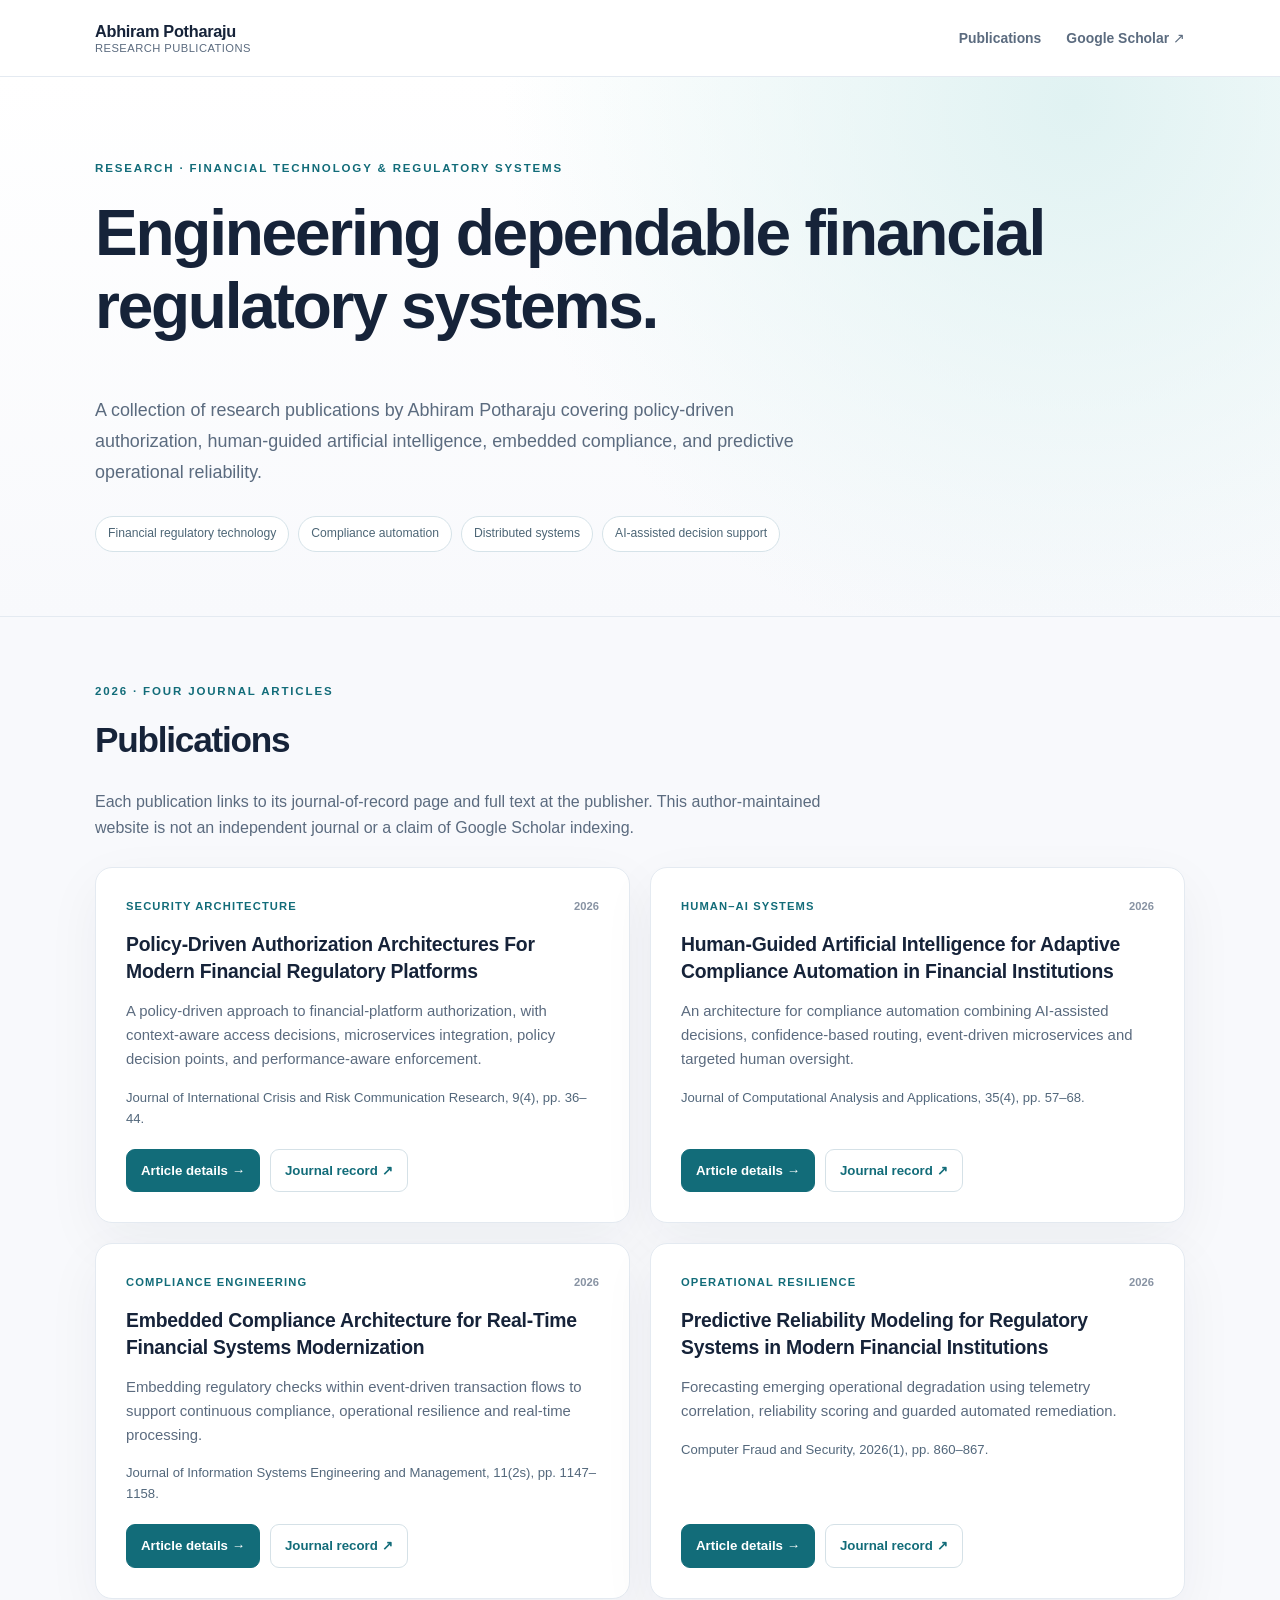
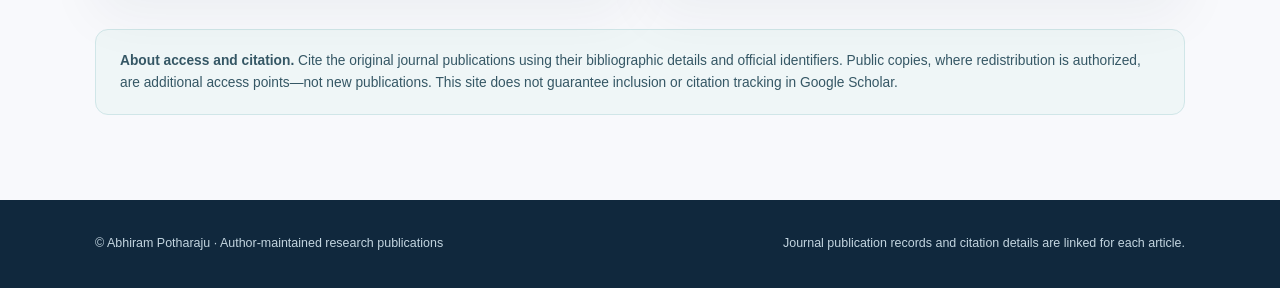
==== index.html @ 325a4753 "Add files via upload" ====
<!doctype html><html lang="en"><head><meta charset="utf-8"><meta name="viewport" content="width=device-width,initial-scale=1"><meta name="theme-color" content="#126c79"><link rel="stylesheet" href="styles.css"><title>Abhiram Potharaju | Research Publications</title><meta name="description" content="Research articles by Abhiram Potharaju on financial regulatory systems, policy-driven authorization, human-guided AI, compliance architecture, and predictive reliability."><!-- BEGIN CONFIG HEAD --><link rel="canonical" href="https://abhiramchow.github.io/research-publications/index.html"><!-- END CONFIG HEAD --><script type="application/ld+json">{"@context": "https://schema.org", "@type": "Person", "name": "Abhiram Potharaju", "description": "Research publications in financial regulatory systems modernization, AI-assisted compliance and operational resilience.", "sameAs": ["https://scholar.google.com/citations?user=imyxozsAAAAJ"]}</script></head><body><header class="nav"><div class="container nav-inner"><a href="index.html" class="brand">Abhiram Potharaju<span>Research publications</span></a><nav class="links" aria-label="Primary"><a href="index.html#publications">Publications</a><a href="https://scholar.google.com/citations?user=imyxozsAAAAJ" target="_blank" rel="noopener noreferrer">Google Scholar ↗</a></nav></div></header><section class="hero"><div class="container"><div class="eyebrow">Research · Financial technology &amp; regulatory systems</div><h1>Engineering dependable financial regulatory systems.</h1><p class="lead">A collection of research publications by Abhiram Potharaju covering policy-driven authorization, human-guided artificial intelligence, embedded compliance, and predictive operational reliability.</p><div class="chips"><span class="chip">Financial regulatory technology</span><span class="chip">Compliance automation</span><span class="chip">Distributed systems</span><span class="chip">AI-assisted decision support</span></div></div></section><main class="main" id="publications"><div class="container"><div class="section-head"><div class="eyebrow">2026 · Four journal articles</div><h2>Publications</h2><p class="muted">Each publication links to its journal-of-record page and full text at the publisher. This author-maintained website is not an independent journal or a claim of Google Scholar indexing.</p></div><div class="pub-grid"><article class="pub"><div class="eyeline"><span>SECURITY ARCHITECTURE</span><span class="year">2026</span></div><h3><a href="papers/policy-driven-authorization.html">Policy-Driven Authorization Architectures For Modern Financial Regulatory Platforms</a></h3><p>A policy-driven approach to financial-platform authorization, with context-aware access decisions, microservices integration, policy decision points, and performance-aware enforcement.</p><p class="cite">Journal of International Crisis and Risk Communication Research, 9(4), pp. 36–44.</p><div class="actions"><a class="btn" href="papers/policy-driven-authorization.html">Article details →</a><a class="btn btn-alt" href="https://jicrcr.com/index.php/jicrcr/article/view/3748" target="_blank" rel="noopener noreferrer">Journal record ↗</a></div></article><article class="pub"><div class="eyeline"><span>HUMAN–AI SYSTEMS</span><span class="year">2026</span></div><h3><a href="papers/human-guided-ai.html">Human-Guided Artificial Intelligence for Adaptive Compliance Automation in Financial Institutions</a></h3><p>An architecture for compliance automation combining AI-assisted decisions, confidence-based routing, event-driven microservices and targeted human oversight.</p><p class="cite">Journal of Computational Analysis and Applications, 35(4), pp. 57–68.</p><div class="actions"><a class="btn" href="papers/human-guided-ai.html">Article details →</a><a class="btn btn-alt" href="https://www.eudoxuspress.com/index.php/pub/article/view/5279" target="_blank" rel="noopener noreferrer">Journal record ↗</a></div></article><article class="pub"><div class="eyeline"><span>COMPLIANCE ENGINEERING</span><span class="year">2026</span></div><h3><a href="papers/embedded-compliance.html">Embedded Compliance Architecture for Real-Time Financial Systems Modernization</a></h3><p>Embedding regulatory checks within event-driven transaction flows to support continuous compliance, operational resilience and real-time processing.</p><p class="cite">Journal of Information Systems Engineering and Management, 11(2s), pp. 1147–1158.</p><div class="actions"><a class="btn" href="papers/embedded-compliance.html">Article details →</a><a class="btn btn-alt" href="https://jisem-journal.com/index.php/journal/article/view/14559" target="_blank" rel="noopener noreferrer">Journal record ↗</a></div></article><article class="pub"><div class="eyeline"><span>OPERATIONAL RESILIENCE</span><span class="year">2026</span></div><h3><a href="papers/predictive-reliability.html">Predictive Reliability Modeling for Regulatory Systems in Modern Financial Institutions</a></h3><p>Forecasting emerging operational degradation using telemetry correlation, reliability scoring and guarded automated remediation.</p><p class="cite">Computer Fraud and Security, 2026(1), pp. 860–867.</p><div class="actions"><a class="btn" href="papers/predictive-reliability.html">Article details →</a><a class="btn btn-alt" href="https://computerfraudsecurity.com/index.php/journal/article/view/994" target="_blank" rel="noopener noreferrer">Journal record ↗</a></div></article></div><div class="note"><strong>About access and citation.</strong> Cite the original journal publications using their bibliographic details and official identifiers. Public copies, where redistribution is authorized, are additional access points—not new publications. This site does not guarantee inclusion or citation tracking in Google Scholar.</div></div></main><footer class="footer"><div class="container footer-inner"><span>© Abhiram Potharaju · Author-maintained research publications</span><span>Journal publication records and citation details are linked for each article.</span></div></footer></body></html>
---- styles.css ----
/* Abhiram Potharaju — Research publications. No third-party assets. */
:root { --bg:#f8f9fc; --paper:#fff; --text:#162339; --sub:#5b6b7f; --accent:#126c79; --accent2:#e2f2f2; --line:#e4eaf1; --tag:#e9eef5; --shadow:0 18px 55px rgba(17,34,54,.05) }
*{box-sizing:border-box}html{scroll-behavior:smooth}body{margin:0;background:var(--bg);color:var(--text);font-family:Inter,ui-sans-serif,-apple-system,BlinkMacSystemFont,"Segoe UI",sans-serif;line-height:1.6}a{color:var(--accent);text-decoration:underline;text-underline-offset:3px}a:hover{color:#0b4d59}h1,h2,h3,p{margin-top:0}h1,h2{line-height:1.13;letter-spacing:-.035em}h1{font-size:clamp(2.35rem,5vw,4rem);max-width:950px}h2{font-size:clamp(1.6rem,3vw,2.2rem)}.container{width:min(1090px,calc(100% - 44px));margin:auto}.nav{background:#fff;border-bottom:1px solid var(--line)}.nav-inner{display:flex;align-items:center;justify-content:space-between;min-height:76px;gap:18px}.brand{text-decoration:none;color:var(--text);display:flex;flex-direction:column;font-weight:770;letter-spacing:-.018em;font-size:1.02rem;line-height:1.25}.brand span{color:var(--sub);font-weight:450;font-size:.7rem;letter-spacing:.04em;text-transform:uppercase}.links{display:flex;align-items:center;gap:25px}.links a{color:var(--sub);text-decoration:none;font-size:.87rem;font-weight:570}.links a:hover{color:var(--accent)}.hero{padding:82px 0 64px;background:radial-gradient(circle at 84% 5%,#e0f2f2,transparent 48%),linear-gradient(#fff,#f8f9fc);border-bottom:1px solid var(--line)}.eyebrow{font-size:.72rem;text-transform:uppercase;letter-spacing:.16em;color:var(--accent);font-weight:800;margin-bottom:20px}.lead{font-size:1.12rem;line-height:1.73;max-width:740px;color:var(--sub)}.chips{display:flex;flex-wrap:wrap;gap:9px;margin-top:28px}.chip{font-size:.76rem;padding:7px 12px;border:1px solid #d6e3e9;border-radius:100px;background:#fff;color:#4d6676}.main{padding:65px 0 85px}.section-head{margin-bottom:27px}.muted{color:var(--sub)}.section-head p{margin:7px 0 0;max-width:740px}.pub-grid{display:grid;grid-template-columns:repeat(2,minmax(0,1fr));gap:20px}.pub{background:var(--paper);border:1px solid var(--line);border-radius:17px;padding:30px;box-shadow:var(--shadow);display:flex;flex-direction:column;gap:15px}.pub h3{font-size:1.21rem;line-height:1.4;margin:0;letter-spacing:-.012em}.pub h3 a{text-decoration:none;color:var(--text)}.pub h3 a:hover{color:var(--accent)}.pub p{color:var(--sub);font-size:.93rem;margin:0}.eyeline{display:flex;flex-wrap:wrap;justify-content:space-between;gap:8px;font-size:.7rem;text-transform:uppercase;font-weight:770;letter-spacing:.1em;color:var(--accent)}.eyeline .year{color:#8893a3;letter-spacing:0}.cite{font-size:.82rem!important;color:#52677b!important}.actions{display:flex;flex-wrap:wrap;gap:10px;margin-top:auto;padding-top:5px}.btn{display:inline-flex;gap:8px;align-items:center;justify-content:center;border-radius:9px;padding:10px 14px;text-decoration:none;font-size:.83rem;font-weight:730;border:1px solid var(--accent);background:var(--accent);color:#fff}.btn:hover{color:#fff;background:#0b4d59}.btn-alt{background:#fff;border-color:#d5e1e7;color:var(--accent)}.btn-alt:hover{background:var(--accent2);color:var(--accent)}.note{margin-top:30px;padding:20px 24px;background:#eff6f7;border:1px solid #d0e6e8;border-radius:13px;font-size:.86rem;color:#355765}.article-head{padding:72px 0 48px;background:linear-gradient(#fff,#f8f9fc);border-bottom:1px solid var(--line)}.back{display:inline-block;font-size:.83rem;margin-bottom:24px;text-decoration:none}.author{font-size:1.05rem;font-weight:620;color:#4f6575}.journal{font-size:.96rem;color:var(--sub);max-width:810px}.article-grid{display:grid;grid-template-columns:minmax(0,1.8fr) minmax(245px,.95fr);gap:31px;align-items:start}.article-card,.facts{background:#fff;border:1px solid var(--line);padding:30px;border-radius:16px;box-shadow:var(--shadow)}.article-card h2{font-size:1.44rem}.article-card p{font-size:.96rem;line-height:1.85;color:#394a5b}.facts dl{margin:0}.facts dt{font-size:.67rem;color:#728196;text-transform:uppercase;letter-spacing:.08em;font-weight:800;margin:17px 0 2px}.facts dt:first-child{margin-top:0}.facts dd{margin:0;font-size:.87rem;overflow-wrap:anywhere}.facts a{word-break:break-word}.warning{font-size:.79rem!important;color:#815d31!important;background:#fff8e9;border:1px solid #f1e5c9;padding:13px 14px;border-radius:9px}.source-note{font-size:.79rem;color:#657789;line-height:1.7}.footer{background:#10283d;color:#c3d5e0;padding:34px 0;font-size:.78rem}.footer-inner{display:flex;justify-content:space-between;gap:20px}.footer a{color:#b5e2e7}.access{margin-top:25px}.detail-meta{display:flex;flex-wrap:wrap;gap:12px;font-size:.83rem;color:#5a6d80}.detail-meta span{background:var(--tag);border-radius:8px;padding:5px 10px}.plain{margin:0;padding:0 0 0 20px}.plain li{margin:9px 0}.smallcaps{font-size:.73rem;font-weight:800;letter-spacing:.1em;text-transform:uppercase;color:#738699;margin:25px 0 9px}.mono{font-family:ui-monospace,SFMono-Regular,Consolas,monospace;font-size:.8rem;overflow-wrap:anywhere}.detail-cta{display:flex;gap:10px;flex-wrap:wrap;margin:18px 0}.divider{height:1px;background:var(--line);margin:28px 0}
@media(max-width:780px){.links{gap:13px}.links a{font-size:.8rem}.hero{padding:55px 0}.pub-grid,.article-grid{grid-template-columns:1fr}.pub{padding:24px}.article-head{padding:48px 0 35px}.article-card,.facts{padding:24px}.footer-inner{flex-direction:column}.container{width:min(100% - 32px,1090px)}}
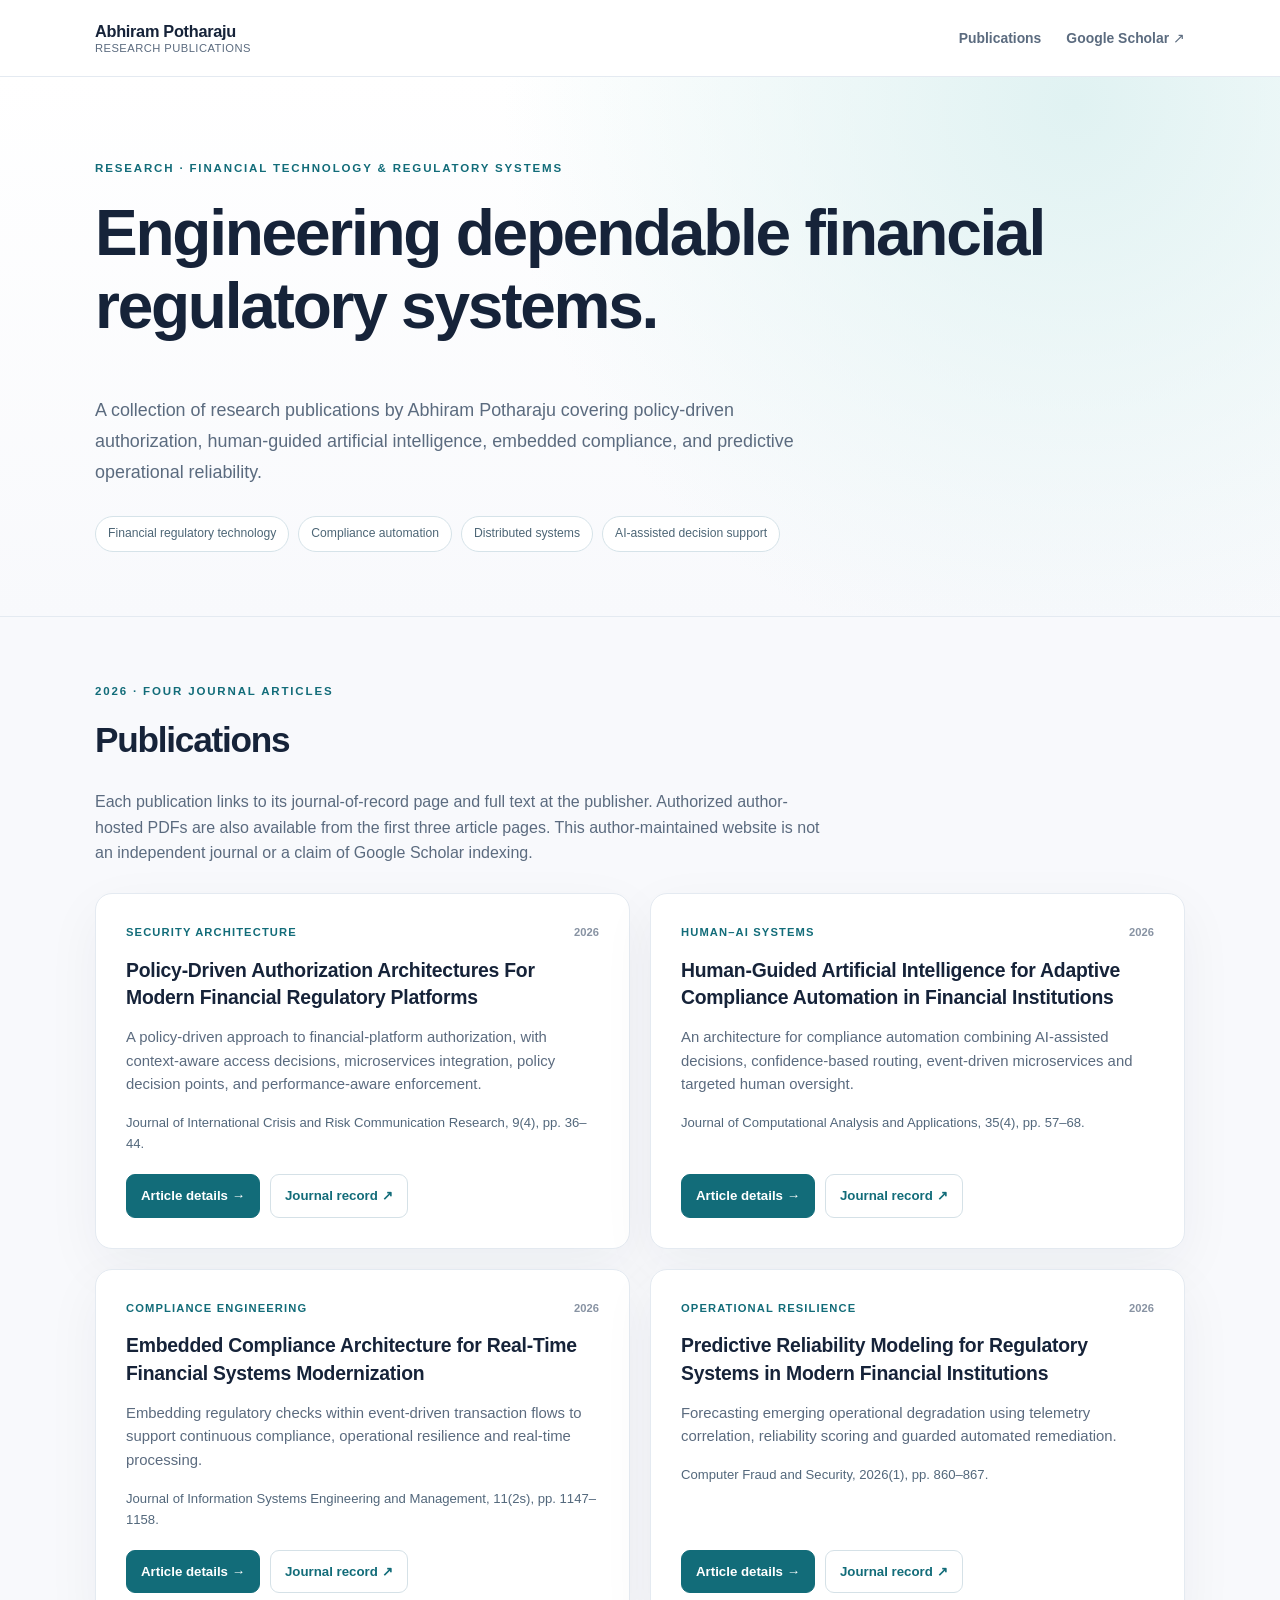
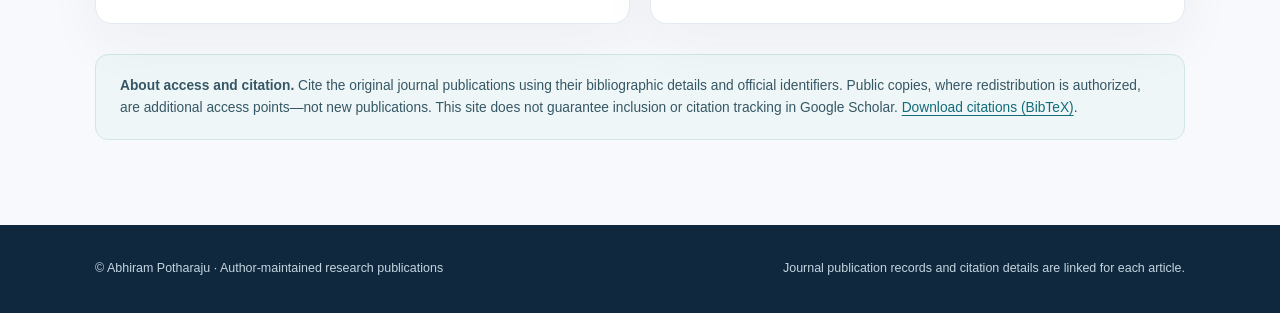
==== commit eb5fc409: "Improve Google Scholar metadata and add research PDFs" ====
--- a/index.html
+++ b/index.html
@@ -1 +1 @@
-<!doctype html><html lang="en"><head><meta charset="utf-8"><meta name="viewport" content="width=device-width,initial-scale=1"><meta name="theme-color" content="#126c79"><link rel="stylesheet" href="styles.css"><title>Abhiram Potharaju | Research Publications</title><meta name="description" content="Research articles by Abhiram Potharaju on financial regulatory systems, policy-driven authorization, human-guided AI, compliance architecture, and predictive reliability."><!-- BEGIN CONFIG HEAD --><link rel="canonical" href="https://abhiramchow.github.io/research-publications/index.html"><!-- END CONFIG HEAD --><script type="application/ld+json">{"@context": "https://schema.org", "@type": "Person", "name": "Abhiram Potharaju", "description": "Research publications in financial regulatory systems modernization, AI-assisted compliance and operational resilience.", "sameAs": ["https://scholar.google.com/citations?user=imyxozsAAAAJ"]}</script></head><body><header class="nav"><div class="container nav-inner"><a href="index.html" class="brand">Abhiram Potharaju<span>Research publications</span></a><nav class="links" aria-label="Primary"><a href="index.html#publications">Publications</a><a href="https://scholar.google.com/citations?user=imyxozsAAAAJ" target="_blank" rel="noopener noreferrer">Google Scholar ↗</a></nav></div></header><section class="hero"><div class="container"><div class="eyebrow">Research · Financial technology &amp; regulatory systems</div><h1>Engineering dependable financial regulatory systems.</h1><p class="lead">A collection of research publications by Abhiram Potharaju covering policy-driven authorization, human-guided artificial intelligence, embedded compliance, and predictive operational reliability.</p><div class="chips"><span class="chip">Financial regulatory technology</span><span class="chip">Compliance automation</span><span class="chip">Distributed systems</span><span class="chip">AI-assisted decision support</span></div></div></section><main class="main" id="publications"><div class="container"><div class="section-head"><div class="eyebrow">2026 · Four journal articles</div><h2>Publications</h2><p class="muted">Each publication links to its journal-of-record page and full text at the publisher. This author-maintained website is not an independent journal or a claim of Google Scholar indexing.</p></div><div class="pub-grid"><article class="pub"><div class="eyeline"><span>SECURITY ARCHITECTURE</span><span class="year">2026</span></div><h3><a href="papers/policy-driven-authorization.html">Policy-Driven Authorization Architectures For Modern Financial Regulatory Platforms</a></h3><p>A policy-driven approach to financial-platform authorization, with context-aware access decisions, microservices integration, policy decision points, and performance-aware enforcement.</p><p class="cite">Journal of International Crisis and Risk Communication Research, 9(4), pp. 36–44.</p><div class="actions"><a class="btn" href="papers/policy-driven-authorization.html">Article details →</a><a class="btn btn-alt" href="https://jicrcr.com/index.php/jicrcr/article/view/3748" target="_blank" rel="noopener noreferrer">Journal record ↗</a></div></article><article class="pub"><div class="eyeline"><span>HUMAN–AI SYSTEMS</span><span class="year">2026</span></div><h3><a href="papers/human-guided-ai.html">Human-Guided Artificial Intelligence for Adaptive Compliance Automation in Financial Institutions</a></h3><p>An architecture for compliance automation combining AI-assisted decisions, confidence-based routing, event-driven microservices and targeted human oversight.</p><p class="cite">Journal of Computational Analysis and Applications, 35(4), pp. 57–68.</p><div class="actions"><a class="btn" href="papers/human-guided-ai.html">Article details →</a><a class="btn btn-alt" href="https://www.eudoxuspress.com/index.php/pub/article/view/5279" target="_blank" rel="noopener noreferrer">Journal record ↗</a></div></article><article class="pub"><div class="eyeline"><span>COMPLIANCE ENGINEERING</span><span class="year">2026</span></div><h3><a href="papers/embedded-compliance.html">Embedded Compliance Architecture for Real-Time Financial Systems Modernization</a></h3><p>Embedding regulatory checks within event-driven transaction flows to support continuous compliance, operational resilience and real-time processing.</p><p class="cite">Journal of Information Systems Engineering and Management, 11(2s), pp. 1147–1158.</p><div class="actions"><a class="btn" href="papers/embedded-compliance.html">Article details →</a><a class="btn btn-alt" href="https://jisem-journal.com/index.php/journal/article/view/14559" target="_blank" rel="noopener noreferrer">Journal record ↗</a></div></article><article class="pub"><div class="eyeline"><span>OPERATIONAL RESILIENCE</span><span class="year">2026</span></div><h3><a href="papers/predictive-reliability.html">Predictive Reliability Modeling for Regulatory Systems in Modern Financial Institutions</a></h3><p>Forecasting emerging operational degradation using telemetry correlation, reliability scoring and guarded automated remediation.</p><p class="cite">Computer Fraud and Security, 2026(1), pp. 860–867.</p><div class="actions"><a class="btn" href="papers/predictive-reliability.html">Article details →</a><a class="btn btn-alt" href="https://computerfraudsecurity.com/index.php/journal/article/view/994" target="_blank" rel="noopener noreferrer">Journal record ↗</a></div></article></div><div class="note"><strong>About access and citation.</strong> Cite the original journal publications using their bibliographic details and official identifiers. Public copies, where redistribution is authorized, are additional access points—not new publications. This site does not guarantee inclusion or citation tracking in Google Scholar.</div></div></main><footer class="footer"><div class="container footer-inner"><span>© Abhiram Potharaju · Author-maintained research publications</span><span>Journal publication records and citation details are linked for each article.</span></div></footer></body></html>+<!doctype html><html lang="en"><head><meta charset="utf-8"><meta name="viewport" content="width=device-width,initial-scale=1"><meta name="theme-color" content="#126c79"><link rel="stylesheet" href="styles.css"><title>Abhiram Potharaju | Research Publications</title><meta name="description" content="Research articles by Abhiram Potharaju on financial regulatory systems, policy-driven authorization, human-guided AI, compliance architecture, and predictive reliability."><!-- BEGIN CONFIG HEAD --><link rel="canonical" href="https://abhiramchow.github.io/research-publications/index.html"><!-- END CONFIG HEAD --><script type="application/ld+json">{"@context": "https://schema.org", "@type": "Person", "name": "Abhiram Potharaju", "description": "Research publications in financial regulatory systems modernization, AI-assisted compliance and operational resilience.", "sameAs": ["https://scholar.google.com/citations?user=imyxozsAAAAJ"]}</script></head><body><header class="nav"><div class="container nav-inner"><a href="index.html" class="brand">Abhiram Potharaju<span>Research publications</span></a><nav class="links" aria-label="Primary"><a href="index.html#publications">Publications</a><a href="https://scholar.google.com/citations?user=imyxozsAAAAJ" target="_blank" rel="noopener noreferrer">Google Scholar ↗</a></nav></div></header><section class="hero"><div class="container"><div class="eyebrow">Research · Financial technology &amp; regulatory systems</div><h1>Engineering dependable financial regulatory systems.</h1><p class="lead">A collection of research publications by Abhiram Potharaju covering policy-driven authorization, human-guided artificial intelligence, embedded compliance, and predictive operational reliability.</p><div class="chips"><span class="chip">Financial regulatory technology</span><span class="chip">Compliance automation</span><span class="chip">Distributed systems</span><span class="chip">AI-assisted decision support</span></div></div></section><main class="main" id="publications"><div class="container"><div class="section-head"><div class="eyebrow">2026 · Four journal articles</div><h2>Publications</h2><p class="muted">Each publication links to its journal-of-record page and full text at the publisher. Authorized author-hosted PDFs are also available from the first three article pages. This author-maintained website is not an independent journal or a claim of Google Scholar indexing.</p></div><div class="pub-grid"><article class="pub"><div class="eyeline"><span>SECURITY ARCHITECTURE</span><span class="year">2026</span></div><h3><a href="papers/policy-driven-authorization.html">Policy-Driven Authorization Architectures For Modern Financial Regulatory Platforms</a></h3><p>A policy-driven approach to financial-platform authorization, with context-aware access decisions, microservices integration, policy decision points, and performance-aware enforcement.</p><p class="cite">Journal of International Crisis and Risk Communication Research, 9(4), pp. 36–44.</p><div class="actions"><a class="btn" href="papers/policy-driven-authorization.html">Article details →</a><a class="btn btn-alt" href="https://jicrcr.com/index.php/jicrcr/article/view/3748" target="_blank" rel="noopener noreferrer">Journal record ↗</a></div></article><article class="pub"><div class="eyeline"><span>HUMAN–AI SYSTEMS</span><span class="year">2026</span></div><h3><a href="papers/human-guided-ai.html">Human-Guided Artificial Intelligence for Adaptive Compliance Automation in Financial Institutions</a></h3><p>An architecture for compliance automation combining AI-assisted decisions, confidence-based routing, event-driven microservices and targeted human oversight.</p><p class="cite">Journal of Computational Analysis and Applications, 35(4), pp. 57–68.</p><div class="actions"><a class="btn" href="papers/human-guided-ai.html">Article details →</a><a class="btn btn-alt" href="https://www.eudoxuspress.com/index.php/pub/article/view/5279" target="_blank" rel="noopener noreferrer">Journal record ↗</a></div></article><article class="pub"><div class="eyeline"><span>COMPLIANCE ENGINEERING</span><span class="year">2026</span></div><h3><a href="papers/embedded-compliance.html">Embedded Compliance Architecture for Real-Time Financial Systems Modernization</a></h3><p>Embedding regulatory checks within event-driven transaction flows to support continuous compliance, operational resilience and real-time processing.</p><p class="cite">Journal of Information Systems Engineering and Management, 11(2s), pp. 1147–1158.</p><div class="actions"><a class="btn" href="papers/embedded-compliance.html">Article details →</a><a class="btn btn-alt" href="https://jisem-journal.com/index.php/journal/article/view/14559" target="_blank" rel="noopener noreferrer">Journal record ↗</a></div></article><article class="pub"><div class="eyeline"><span>OPERATIONAL RESILIENCE</span><span class="year">2026</span></div><h3><a href="papers/predictive-reliability.html">Predictive Reliability Modeling for Regulatory Systems in Modern Financial Institutions</a></h3><p>Forecasting emerging operational degradation using telemetry correlation, reliability scoring and guarded automated remediation.</p><p class="cite">Computer Fraud and Security, 2026(1), pp. 860–867.</p><div class="actions"><a class="btn" href="papers/predictive-reliability.html">Article details →</a><a class="btn btn-alt" href="https://computerfraudsecurity.com/index.php/journal/article/view/994" target="_blank" rel="noopener noreferrer">Journal record ↗</a></div></article></div><div class="note"><strong>About access and citation.</strong> Cite the original journal publications using their bibliographic details and official identifiers. Public copies, where redistribution is authorized, are additional access points—not new publications. This site does not guarantee inclusion or citation tracking in Google Scholar. <a href="publications.bib" download>Download citations (BibTeX)</a>.</div></div></main><footer class="footer"><div class="container footer-inner"><span>© Abhiram Potharaju · Author-maintained research publications</span><span>Journal publication records and citation details are linked for each article.</span></div></footer></body></html>
